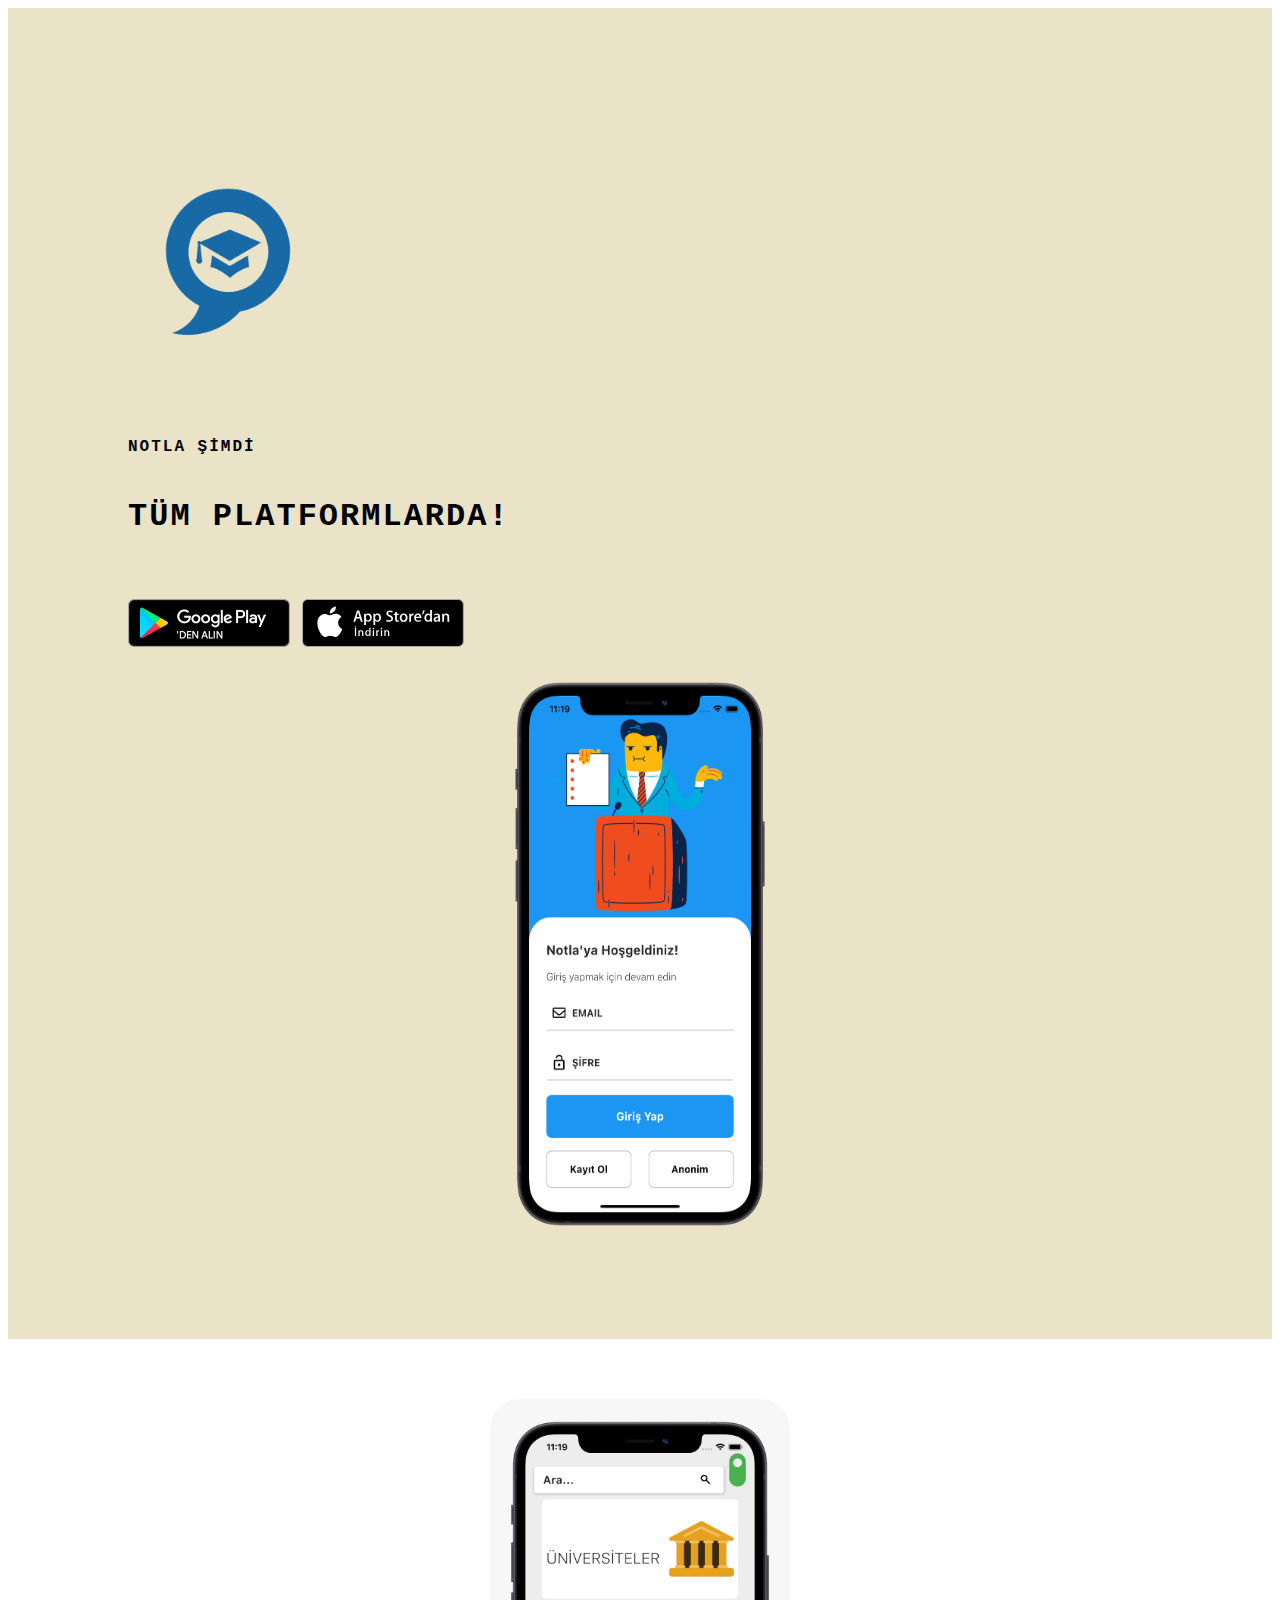
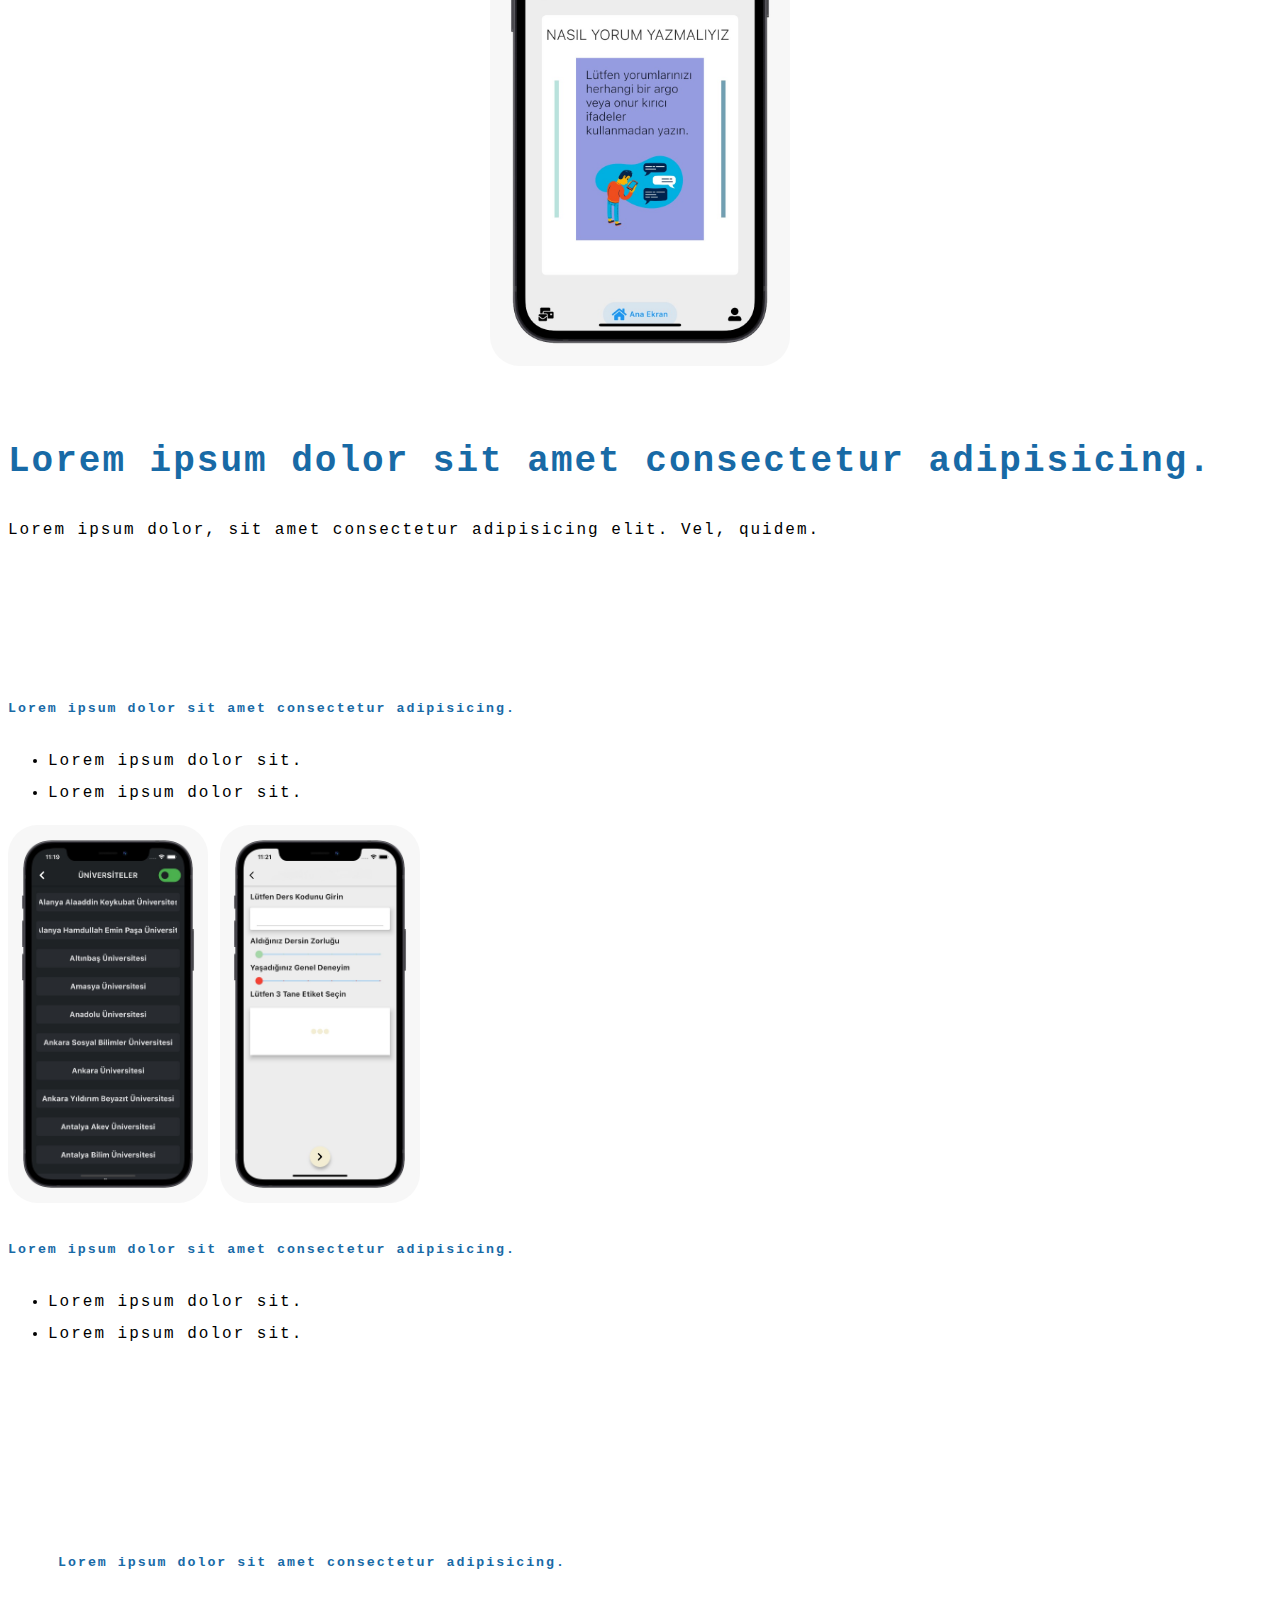
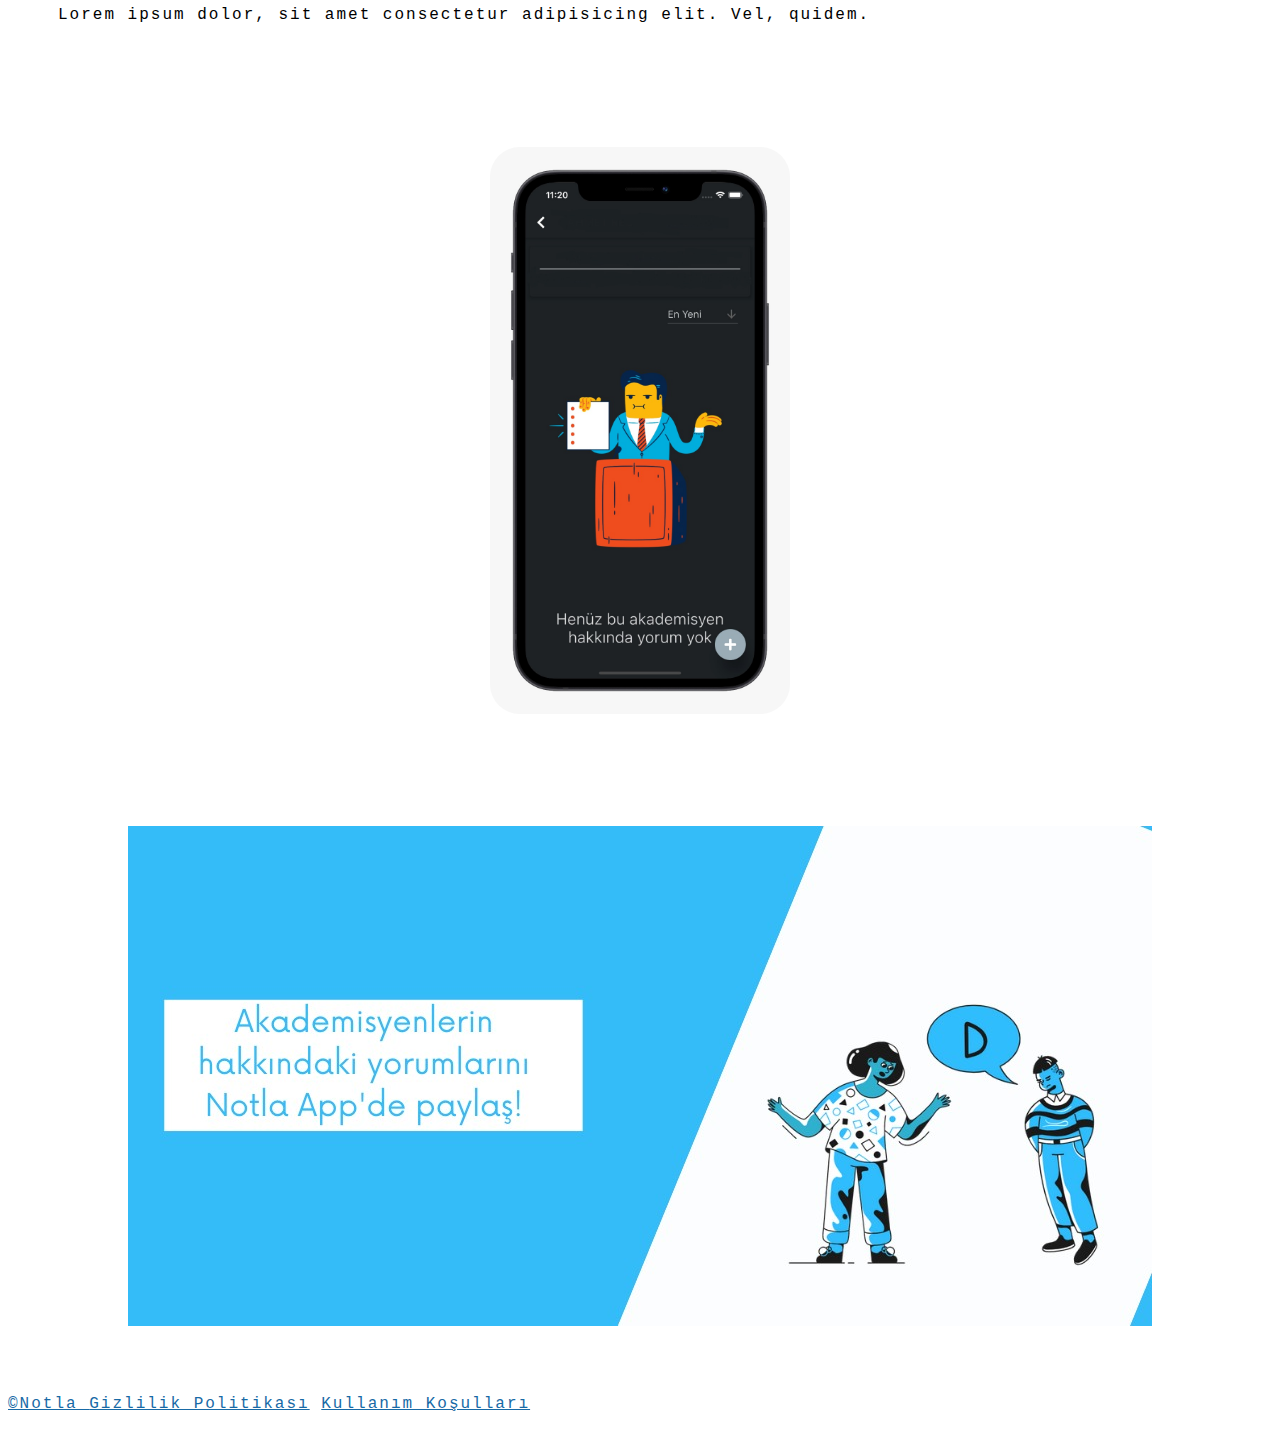
==== notla/index.html @ 76a2fb93 "first commit" ====
<!DOCTYPE html>
<html lang="en">
  <head>
    <meta charset="UTF-8" />
    <meta name="viewport" content="width=device-width, initial-scale=1.0" />
    <title>Document</title>
<link href="https://cdn.jsdelivr.net/npm/bootstrap@5.0.0-beta2/dist/css/bootstrap.min.css" rel="stylesheet" integrity="sha384-BmbxuPwQa2lc/FVzBcNJ7UAyJxM6wuqIj61tLrc4wSX0szH/Ev+nYRRuWlolflfl" crossorigin="anonymous">
    <link rel="preconnect" href="https://fonts.gstatic.com">
    <link href="https://fonts.googleapis.com/css2?family=Merriweather&display=swap" rel="stylesheet">
    <link href="https://fonts.googleapis.com/css2?family=Caveat:wght@600&display=swap" rel="stylesheet">
    <link rel="stylesheet" href="https://use.fontawesome.com/releases/v5.4.1/css/all.css" integrity="sha384-5sAR7xN1Nv6T6+dT2mhtzEpVJvfS3NScPQTrOxhwjIuvcA67KV2R5Jz6kr4abQsz" crossorigin="anonymous">
    <link rel="stylesheet" href="style.css" >
  </head>
  <body>

    
    
    <section id="home">
      <div class="container-fluid">
        <div class="row align-items-center ">
          <div class="col-xs-12 col-sm-12 col-md-7">
              <div class="logo">
                  
                 <div class="deneme">
                    <img src="img/logo.png" width="200px" alt="">

                    <h4> NOTLA ŞİMDİ</h4>
                
                    <h1 >
                        TÜM PLATFORMLARDA!
                      </h1>
                 </div>
                    
                    

                   <div class="link">
                      <a  href="https://play.google.com/store/apps/details?id=com.notla.rate_prof">
                          <img  src="img/googleplay-tr-3a1851227f4393b29f97d061238f0d33.png"  />
                        </a>
                        
                       <a href="https://apps.apple.com/us/app/notla/id1553108170">
                           <img src="img/appstore-tr-ed2f297e86dce717c60bdac187cb1c85.svg"/>
                       </a>
                   </div>
              </div>
          </div>
          <div class="col-xs-12 col-sm-12 col-md-4 mt-5">
              <div class="giriş">
                  <img src="img/apple for mock_iphone12black_portrait.png " />

              </div>
          </div>
         
        </div>
      </div>
    </section>
 
    

    <section id="part-2">
        <div class="container ">
            <div class="row align-items-center ">
              <div class="col-xs-12 col-sm-12 col-md-6 ">
                  <div class="part-2-1">
                    <a href="#">
                        <img src="img/1.jpeg" width="300px"/>
  
                    </a>
                  </div>
                  
                  
              </div>
              <div class="col-xs-12 col-sm-12 col-md-6 ">
                  <div class="part-2-2">
                    <h5>Lorem ipsum dolor sit amet consectetur adipisicing.</h5>
                    <p>Lorem ipsum dolor, sit amet consectetur adipisicing elit. Vel, quidem.</p>
                  </div>
              </div>
            </div>
          </div>

        

        <div class="container " id="container-2">
            <div class="row align-items-center ">
                <div class="col-xs-12 col-sm-12 col-md-4 ">
                    <div class="part-3-2">
                        <!--  <a href="#"> <img src="img/vector-creator (2)-3.png" id="vector" width="60px"></a>
 -->

                      <h5>Lorem ipsum dolor sit amet consectetur adipisicing. 
                      </h5>
                    <ul>
                        <li>Lorem ipsum dolor sit.</li>

                        <li>Lorem ipsum dolor sit.</li>

                    </ul>

                    </div>
                </div>
                        
             
              <div class="col-xs-12 col-sm-12 col-md-4">
                  <div class="part-3-2">
                     <a href="#">
                        <img src="img/3-3.jpeg" width="200px">
                    </a>
                    <a href="#">
                        <img src="img/3-2.jpeg" width="200px" id="ilk">
                    </a>
                  </div>
              </div>
              <div class="col-xs-12 col-sm-12 col-md-4 ">
                <div class="part-3-3">
                  <h5>
               <!--  <a href="#"> <img src="img/vector-creator (2)-1.png" id="vector" width="60px"></a>
  -->

                    Lorem ipsum dolor sit amet consectetur adipisicing.</h5>
                    <ul>
                        <li>Lorem ipsum dolor sit.</li>
                        <li>Lorem ipsum dolor sit.</li>
                    </ul>
                </div>
            </div>
            </div>
         </div>
        
         <div class="container " id="container-3">
            <div class="row align-items-center ">
              <div class="col-xs-12 col-sm-12 col-md-6 ">
                  <div class="part-4-1">
                    <h5>Lorem ipsum dolor sit amet consectetur adipisicing.</h5>
                    <p>Lorem ipsum dolor, sit amet consectetur adipisicing elit. Vel, quidem.</p>
  
                 </div>
                  
                  
              </div>
              <div class="col-xs-12 col-sm-12 col-md-6 ">
                  <div class="part-4-2">
                    <a href="#" > <img src="img/25.jpeg" width="300px"></a>
                  </div>
              </div>
            </div>
          </div>
        

          <div class="container " id="container-4">
            <div class="col-xs-12  ">

            <div class="row align-items-center ">
             
                <a href="#"> <img src="img/son.jpeg"></a>
            </div>
            </div>
          </div>

    </section>

    <p class="footer p-small text-center">
    <a href="#"> ©Notla </a>
    <a href="eula (1).html">Gizlilik Politikası</a>
    <a href="terms-and-conditions (4) (1).html">Kullanım Koşulları</a>
    </p>
    <script
      src="https://cdn.jsdelivr.net/npm/bootstrap@5.0.0-beta1/dist/js/bootstrap.bundle.min.js"
      integrity="sha384-ygbV9kiqUc6oa4msXn9868pTtWMgiQaeYH7/t7LECLbyPA2x65Kgf80OJFdroafW"
      crossorigin="anonymous"
    ></script>
  </body>
</html>
---- notla/style.css ----
.container-fluid{

    /*
background: rgb(161,231,255);
background: linear-gradient(343deg, rgba(161,231,255,1) 0%, rgba(107,107,172,1) 56%, rgba(12,164,195,1) 100%);
*/
/*
background: rgb(161,231,255);
background: linear-gradient(343deg, rgba(161,231,255,1) 0%, rgba(131,131,203,1) 56%, rgba(141,209,223,1) 100%);
*/
/* background-image: url(img/back.jpeg);
*/
/*
background: rgb(168,228,237);
background: radial-gradient(circle, rgba(168,228,237,0.5217437316723564) 0%, rgba(70,175,252,0.8130602582830007) 100%);
*/
/*
background: rgb(120,193,228);
background: linear-gradient(328deg, rgba(120,193,228,1) 0%, rgba(210,240,252,1) 50%, rgba(187,187,125,1) 100%);
*/
/*
background-color:#2FBDFD ; */
 background-color: #EAE3C8; 


padding: 90px;


}
*{
  
    letter-spacing: 2px;
    font-family: 'Roboto Mono', monospace;
    line-height: 2;
}

 .giriş img {
     
        border-radius: 10%;
        width:290px;
        height: 590px;
        /*box-shadow: 0 5px 15px -5px rgba(0, 0, 0, .1);
        */transition: 200ms all;
        
       
    }
    
 .giriş img:hover {
        transform: scale(1.05);
    }
    
.giriş{
    display: flex;
    justify-content: center;
    align-items: center;
}

.logo img{
  
    justify-content: end;
    align-items: center;
   /* box-shadow: 0 5px 15px -5px rgba(0, 0, 0, .1);
   */ transition: 200ms all;
   
    
}
 .logo img:hover {
    transform: scale(1.05);
}
.logo a{
    text-decoration: none;
}
.logo a img {
 
width: 162px;
height: 48px;
}


 .logo .link{
    margin-top: 50px;
}


.logo .deneme h4{
    padding-top: 50px;
    font-weight: 900;
}
.logo .deneme h1{
    font-weight: 900;
}
.logo .deneme img{
    
    margin-top: 50px;
}
.logo{
    padding-left: 30px;
}
hr{
    margin-left: 65px ;
    margin-right: 65px;
    margin-top: 80px ;
    color:#186AA6 ;
    height: 4px;
}

.container .part-2-1 a{
    display: flex;
    justify-content: center;
    align-items: center;
    margin-top: 60px;
}

.container .part-2-1 a img{
    border-radius: 30px;
   /* box-shadow: 0 5px 15px -5px rgba(0, 0, 0, .1);
    */transition: 200ms all;
    
}
.container .part-2-1 a img:hover {
    transform: scale(1.05);
}

.container .part-2-2 h5{
    color:#186AA6;
    font-size: 36px;
    margin-bottom: 10px;
}
#container-2{
    margin-top: 150px;
    margin-bottom: 200px;
}
.container .part-3-2 a{
    text-decoration: none;

}


.container .part-3-2 a img{
    border-radius: 30px;
 /*   box-shadow: 0 5px 15px -5px rgba(0, 0, 0, .1);
   */ transition: 200ms all;
}
.container .part-3-2 a img:hover{
    transform: scale(1.05);

}

.container  a img #vector{
    margin-left: 15px;
    
}

.container .part-3-3 a img{
    border-radius: 30px;
  /*  box-shadow: 0 5px 15px -5px rgba(0, 0, 0, .1);
    */transition: 200ms all;
}
.container .part-3-3 a img:hover{
    transform: scale(1.05);

}


h5{
    color:#186AA6;

}

#container-3{
    margin-top: 100px;
    margin-bottom: 50px;
}

#container-3 .part-4-2{
    display: flex;
    justify-content: center;
    align-items: center;
   

}
#container-3 .part-4-1{
    padding-left: 50px;
}

.container .part-4-2 a img{
    border-radius: 30px;
 /*   box-shadow: 0 5px 15px -5px rgba(0, 0, 0, .1);
   */ transition: 200ms all;
    margin-top: 100px;
}

.container .part-4-2 a img:hover{
    transform: scale(1.05);

}
#container-3{
    margin-bottom: 100px;
}

#container-4{
    margin-top: 100px;
    display: flex;
    justify-content: center;
    align-items: center;
}



.button {
    background-color: #186AA6; /* Green */
    border-radius: 25px;
    border: none;
    color: white;
    padding: 16px 16px;
    text-align: center;
    text-decoration: none;
    display: inline-block;
    font-size: 16px;
    margin-top: 450px;
    transition: 200ms all;
    cursor: pointer;
  }
  
  .button:hover {
    background-color: white; 
    color: black; 
    border: 2px solid #F7B520;
    transform: scale(1.05);

  }

  .footer{
      margin-top: 50px;
  }
  .footer a{
    color:#186AA6;
    
  }
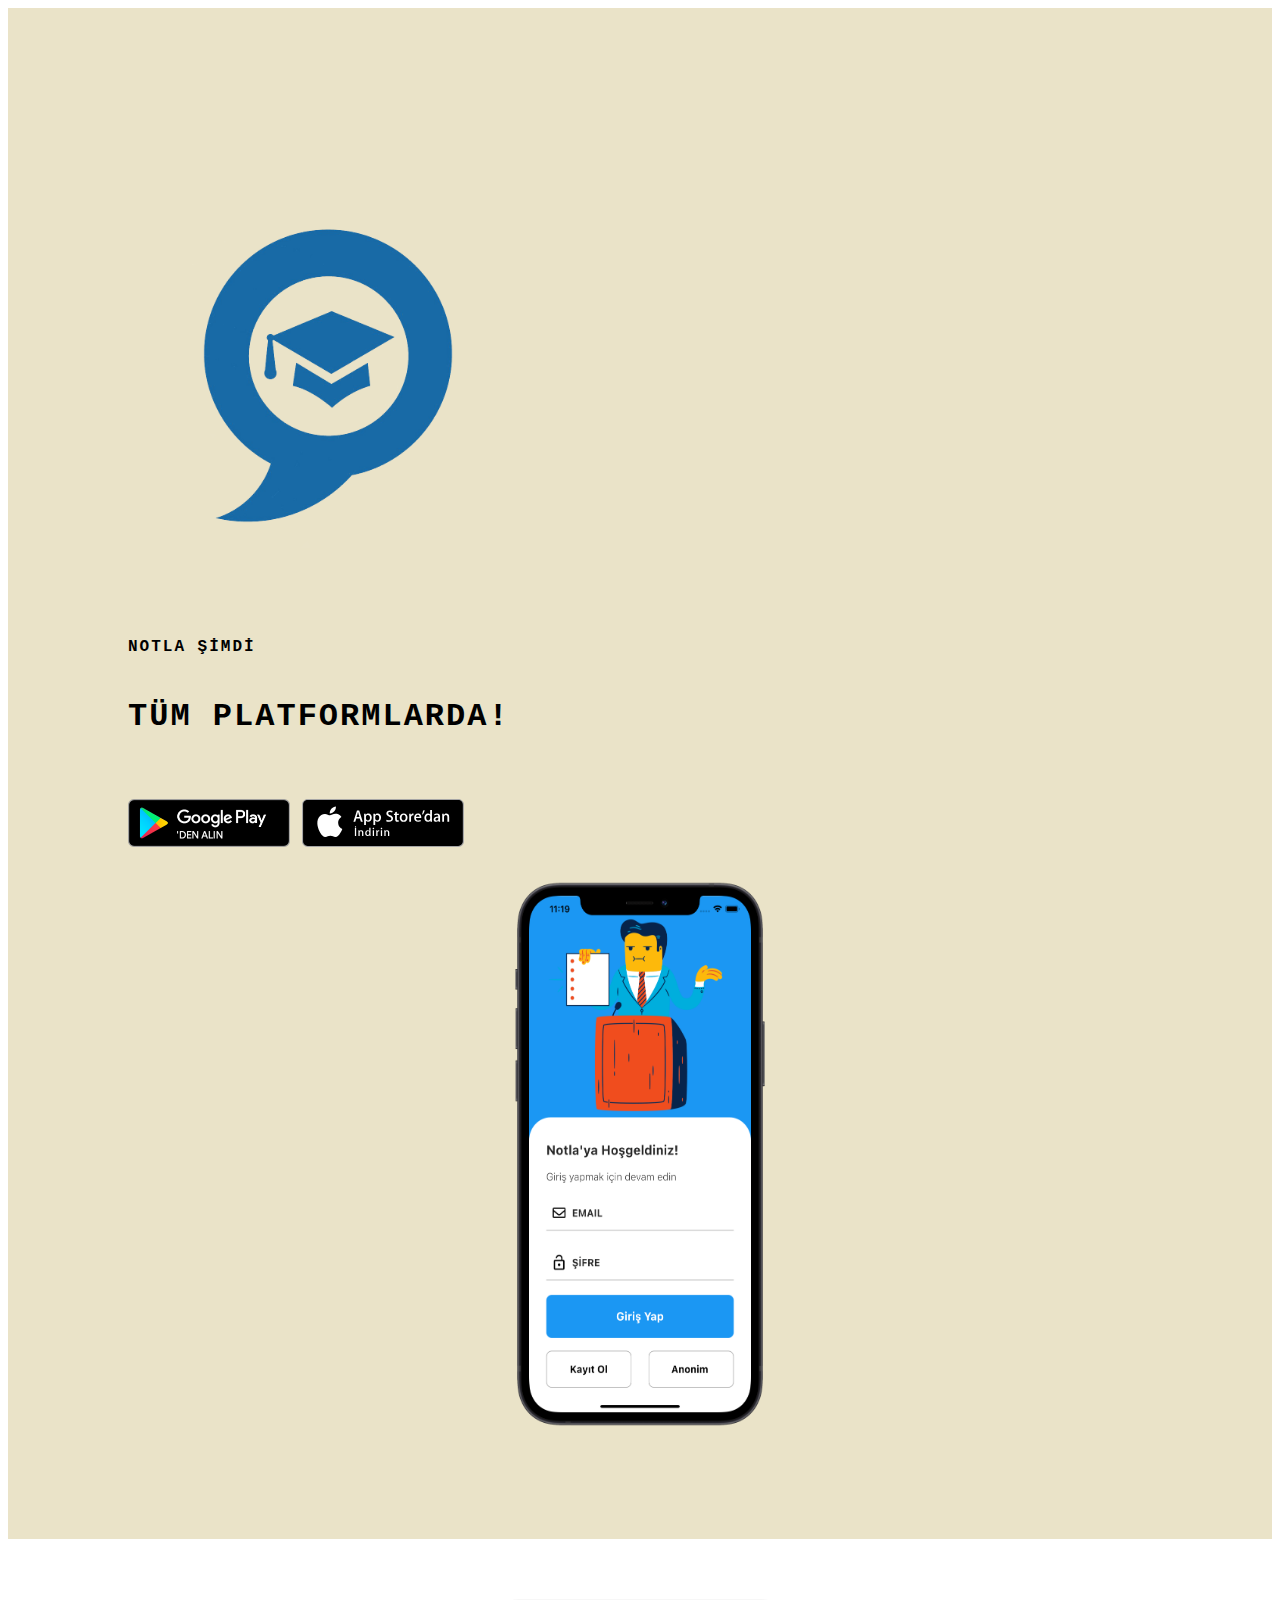
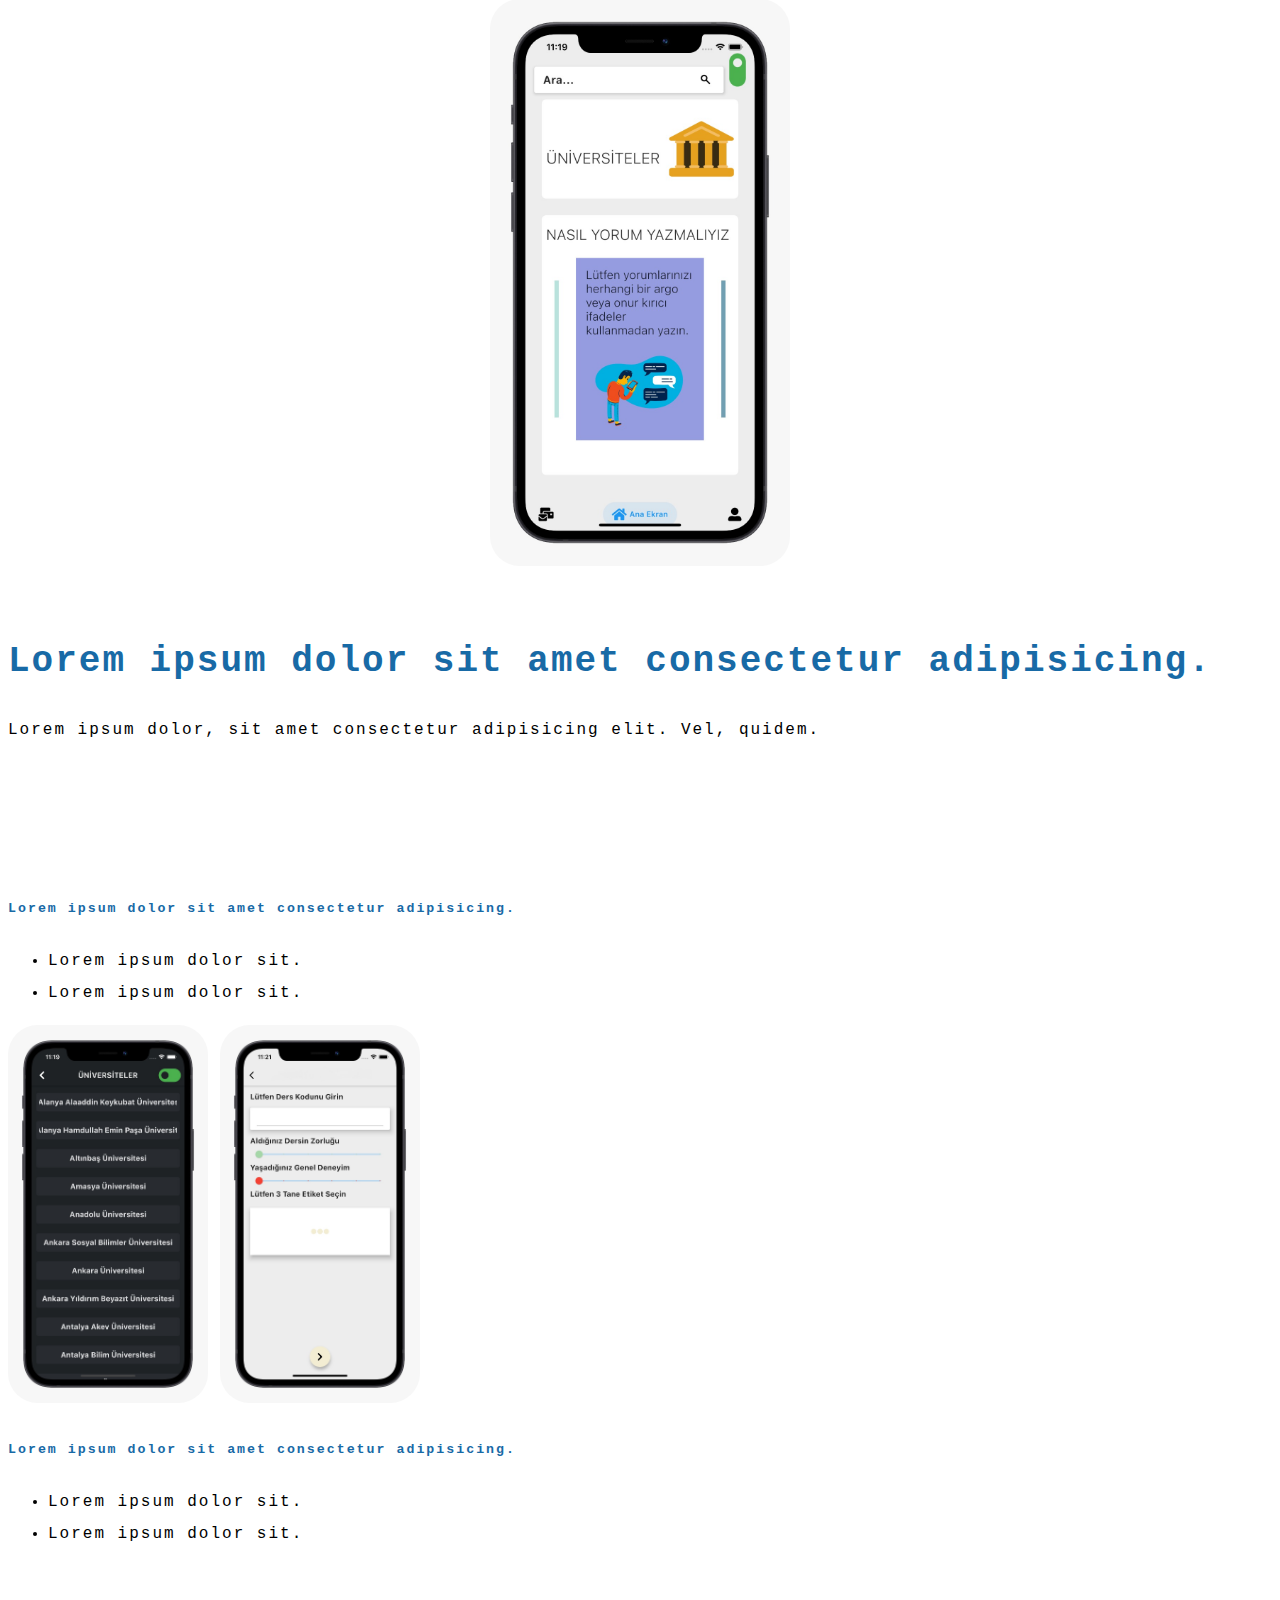
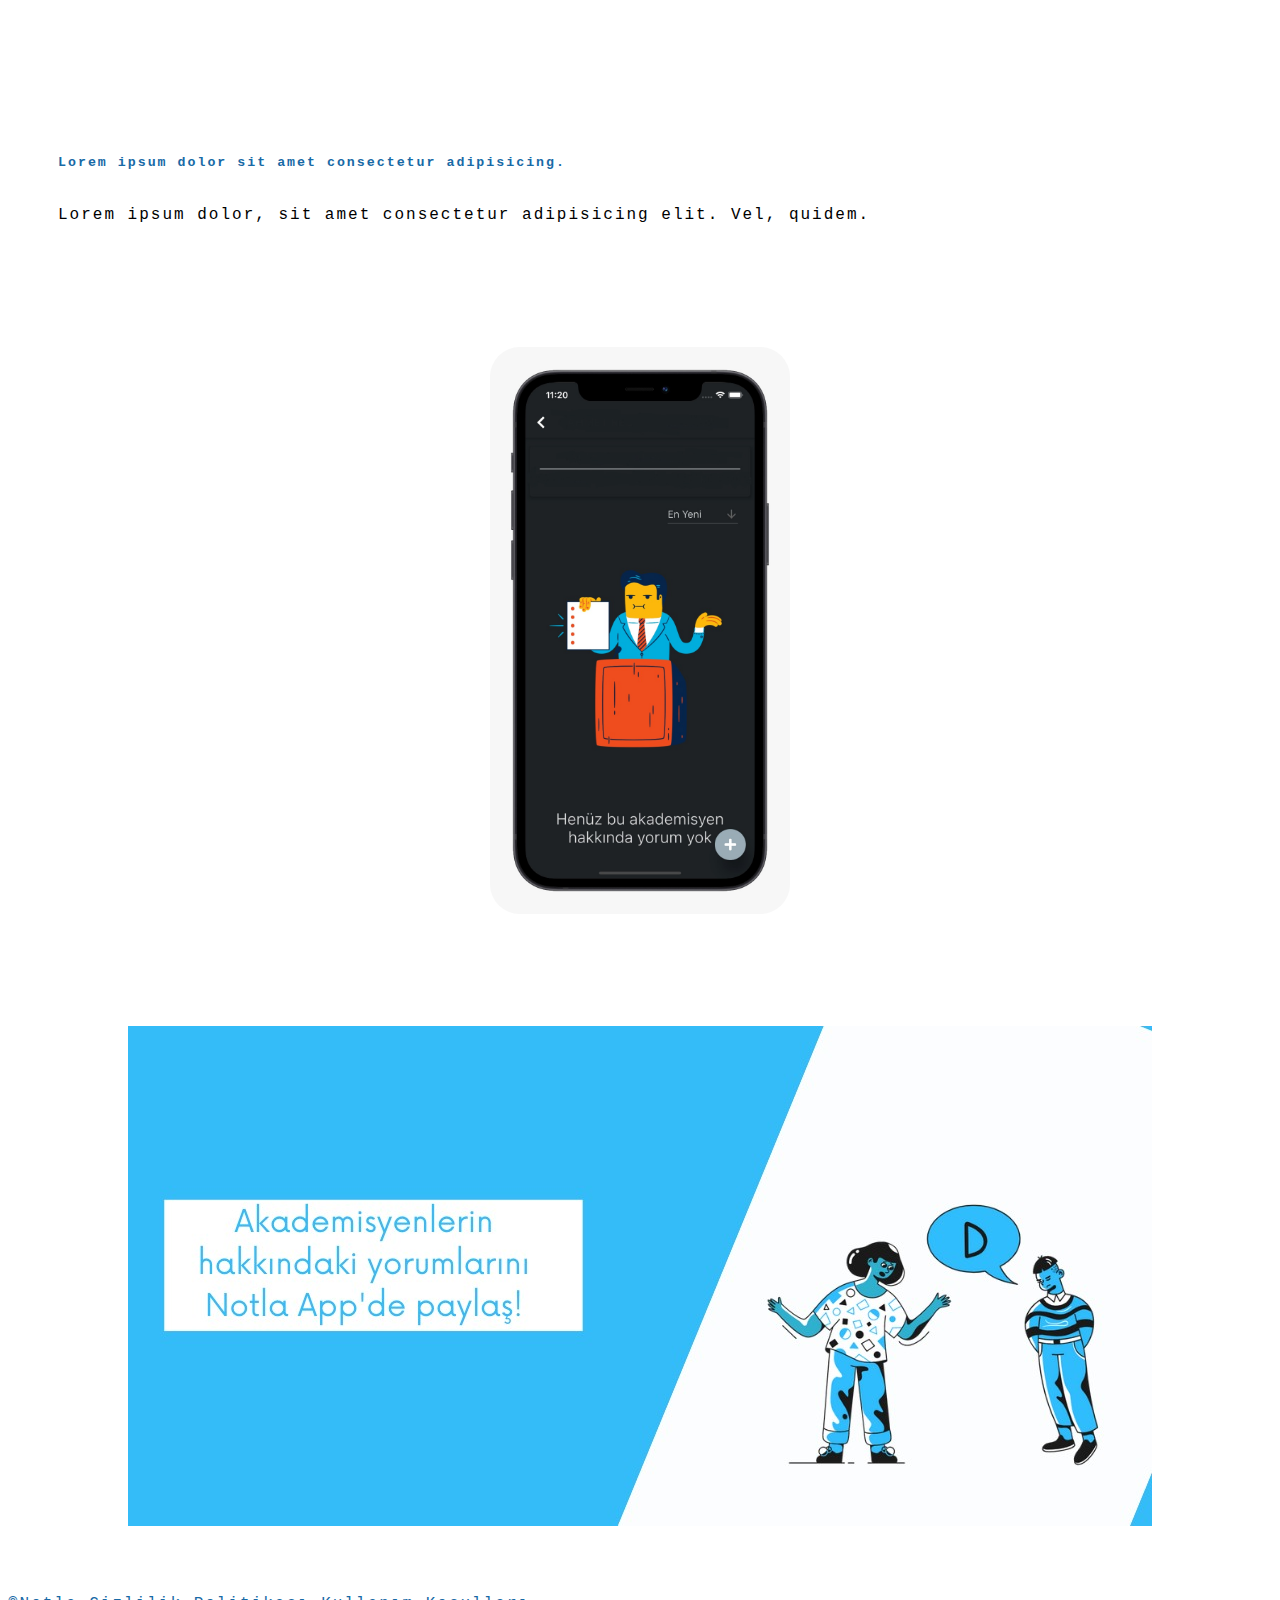
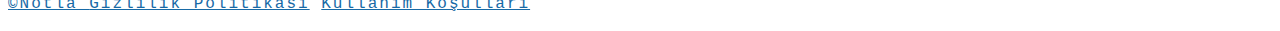
==== commit ae46d471: "width set to 400" ====
--- a/notla/index.html
+++ b/notla/index.html
@@ -1,85 +1,87 @@
 <!DOCTYPE html>
 <html lang="en">
-  <head>
+
+<head>
     <meta charset="UTF-8" />
     <meta name="viewport" content="width=device-width, initial-scale=1.0" />
     <title>Document</title>
-<link href="https://cdn.jsdelivr.net/npm/bootstrap@5.0.0-beta2/dist/css/bootstrap.min.css" rel="stylesheet" integrity="sha384-BmbxuPwQa2lc/FVzBcNJ7UAyJxM6wuqIj61tLrc4wSX0szH/Ev+nYRRuWlolflfl" crossorigin="anonymous">
+    <link href="https://cdn.jsdelivr.net/npm/bootstrap@5.0.0-beta2/dist/css/bootstrap.min.css" rel="stylesheet" integrity="sha384-BmbxuPwQa2lc/FVzBcNJ7UAyJxM6wuqIj61tLrc4wSX0szH/Ev+nYRRuWlolflfl" crossorigin="anonymous">
     <link rel="preconnect" href="https://fonts.gstatic.com">
     <link href="https://fonts.googleapis.com/css2?family=Merriweather&display=swap" rel="stylesheet">
     <link href="https://fonts.googleapis.com/css2?family=Caveat:wght@600&display=swap" rel="stylesheet">
     <link rel="stylesheet" href="https://use.fontawesome.com/releases/v5.4.1/css/all.css" integrity="sha384-5sAR7xN1Nv6T6+dT2mhtzEpVJvfS3NScPQTrOxhwjIuvcA67KV2R5Jz6kr4abQsz" crossorigin="anonymous">
-    <link rel="stylesheet" href="style.css" >
-  </head>
-  <body>
+    <link rel="stylesheet" href="style.css">
+</head>
 
-    
-    
+<body>
+
+
+
     <section id="home">
-      <div class="container-fluid">
-        <div class="row align-items-center ">
-          <div class="col-xs-12 col-sm-12 col-md-7">
-              <div class="logo">
-                  
-                 <div class="deneme">
-                    <img src="img/logo.png" width="200px" alt="">
+        <div class="container-fluid">
+            <div class="row align-items-center ">
+                <div class="col-xs-12 col-sm-12 col-md-7">
+                    <div class="logo">
 
-                    <h4> NOTLA ŞİMDİ</h4>
-                
-                    <h1 >
-                        TÜM PLATFORMLARDA!
-                      </h1>
-                 </div>
-                    
-                    
+                        <div class="deneme">
+                            <img src="img/logo.png" width="400px" alt="">
 
-                   <div class="link">
-                      <a  href="https://play.google.com/store/apps/details?id=com.notla.rate_prof">
-                          <img  src="img/googleplay-tr-3a1851227f4393b29f97d061238f0d33.png"  />
-                        </a>
-                        
-                       <a href="https://apps.apple.com/us/app/notla/id1553108170">
-                           <img src="img/appstore-tr-ed2f297e86dce717c60bdac187cb1c85.svg"/>
-                       </a>
-                   </div>
-              </div>
-          </div>
-          <div class="col-xs-12 col-sm-12 col-md-4 mt-5">
-              <div class="giriş">
-                  <img src="img/apple for mock_iphone12black_portrait.png " />
+                            <h4> NOTLA ŞİMDİ</h4>
 
-              </div>
-          </div>
-         
+                            <h1>
+                                TÜM PLATFORMLARDA!
+                            </h1>
+                        </div>
+
+
+
+                        <div class="link">
+                            <a href="https://play.google.com/store/apps/details?id=com.notla.rate_prof">
+                                <img src="img/googleplay-tr-3a1851227f4393b29f97d061238f0d33.png" />
+                            </a>
+
+                            <a href="https://apps.apple.com/us/app/notla/id1553108170">
+                                <img src="img/appstore-tr-ed2f297e86dce717c60bdac187cb1c85.svg" />
+                            </a>
+                        </div>
+                    </div>
+                </div>
+                <div class="col-xs-12 col-sm-12 col-md-4 mt-5">
+                    <div class="giriş">
+                        <img src="img/apple for mock_iphone12black_portrait.png " />
+
+                    </div>
+                </div>
+
+            </div>
         </div>
-      </div>
     </section>
- 
-    
+
+
 
     <section id="part-2">
         <div class="container ">
             <div class="row align-items-center ">
-              <div class="col-xs-12 col-sm-12 col-md-6 ">
-                  <div class="part-2-1">
-                    <a href="#">
-                        <img src="img/1.jpeg" width="300px"/>
-  
-                    </a>
-                  </div>
-                  
-                  
-              </div>
-              <div class="col-xs-12 col-sm-12 col-md-6 ">
-                  <div class="part-2-2">
-                    <h5>Lorem ipsum dolor sit amet consectetur adipisicing.</h5>
-                    <p>Lorem ipsum dolor, sit amet consectetur adipisicing elit. Vel, quidem.</p>
-                  </div>
-              </div>
+                <div class="col-xs-12 col-sm-12 col-md-6 ">
+                    <div class="part-2-1">
+                        <a href="#">
+                            <img src="img/1.jpeg" width="300px" />
+
+                        </a>
+                    </div>
+
+
+                </div>
+                <div class="col-xs-12 col-sm-12 col-md-6 ">
+                    <div class="part-2-2">
+                        <h5>Lorem ipsum dolor sit amet consectetur adipisicing.</h5>
+                        <p>Lorem ipsum dolor, sit amet consectetur adipisicing elit. Vel, quidem.</p>
+                    </div>
+                </div>
             </div>
-          </div>
+        </div>
 
-        
+
 
         <div class="container " id="container-2">
             <div class="row align-items-center ">
@@ -88,86 +90,83 @@
                         <!--  <a href="#"> <img src="img/vector-creator (2)-3.png" id="vector" width="60px"></a>
  -->
 
-                      <h5>Lorem ipsum dolor sit amet consectetur adipisicing. 
-                      </h5>
-                    <ul>
-                        <li>Lorem ipsum dolor sit.</li>
+                        <h5>Lorem ipsum dolor sit amet consectetur adipisicing.
+                        </h5>
+                        <ul>
+                            <li>Lorem ipsum dolor sit.</li>
 
-                        <li>Lorem ipsum dolor sit.</li>
+                            <li>Lorem ipsum dolor sit.</li>
 
-                    </ul>
+                        </ul>
 
                     </div>
                 </div>
-                        
-             
-              <div class="col-xs-12 col-sm-12 col-md-4">
-                  <div class="part-3-2">
-                     <a href="#">
-                        <img src="img/3-3.jpeg" width="200px">
-                    </a>
-                    <a href="#">
-                        <img src="img/3-2.jpeg" width="200px" id="ilk">
-                    </a>
-                  </div>
-              </div>
-              <div class="col-xs-12 col-sm-12 col-md-4 ">
-                <div class="part-3-3">
-                  <h5>
-               <!--  <a href="#"> <img src="img/vector-creator (2)-1.png" id="vector" width="60px"></a>
+
+
+                <div class="col-xs-12 col-sm-12 col-md-4">
+                    <div class="part-3-2">
+                        <a href="#">
+                            <img src="img/3-3.jpeg" width="200px">
+                        </a>
+                        <a href="#">
+                            <img src="img/3-2.jpeg" width="200px" id="ilk">
+                        </a>
+                    </div>
+                </div>
+                <div class="col-xs-12 col-sm-12 col-md-4 ">
+                    <div class="part-3-3">
+                        <h5>
+                            <!--  <a href="#"> <img src="img/vector-creator (2)-1.png" id="vector" width="60px"></a>
   -->
 
-                    Lorem ipsum dolor sit amet consectetur adipisicing.</h5>
-                    <ul>
-                        <li>Lorem ipsum dolor sit.</li>
-                        <li>Lorem ipsum dolor sit.</li>
-                    </ul>
+                            Lorem ipsum dolor sit amet consectetur adipisicing.</h5>
+                        <ul>
+                            <li>Lorem ipsum dolor sit.</li>
+                            <li>Lorem ipsum dolor sit.</li>
+                        </ul>
+                    </div>
                 </div>
             </div>
+        </div>
+
+        <div class="container " id="container-3">
+            <div class="row align-items-center ">
+                <div class="col-xs-12 col-sm-12 col-md-6 ">
+                    <div class="part-4-1">
+                        <h5>Lorem ipsum dolor sit amet consectetur adipisicing.</h5>
+                        <p>Lorem ipsum dolor, sit amet consectetur adipisicing elit. Vel, quidem.</p>
+
+                    </div>
+
+
+                </div>
+                <div class="col-xs-12 col-sm-12 col-md-6 ">
+                    <div class="part-4-2">
+                        <a href="#"> <img src="img/25.jpeg" width="300px"></a>
+                    </div>
+                </div>
             </div>
-         </div>
-        
-         <div class="container " id="container-3">
-            <div class="row align-items-center ">
-              <div class="col-xs-12 col-sm-12 col-md-6 ">
-                  <div class="part-4-1">
-                    <h5>Lorem ipsum dolor sit amet consectetur adipisicing.</h5>
-                    <p>Lorem ipsum dolor, sit amet consectetur adipisicing elit. Vel, quidem.</p>
-  
-                 </div>
-                  
-                  
-              </div>
-              <div class="col-xs-12 col-sm-12 col-md-6 ">
-                  <div class="part-4-2">
-                    <a href="#" > <img src="img/25.jpeg" width="300px"></a>
-                  </div>
-              </div>
-            </div>
-          </div>
-        
+        </div>
 
-          <div class="container " id="container-4">
+
+        <div class="container " id="container-4">
             <div class="col-xs-12  ">
 
-            <div class="row align-items-center ">
-             
-                <a href="#"> <img src="img/son.jpeg"></a>
+                <div class="row align-items-center ">
+
+                    <a href="#"> <img src="img/son.jpeg"></a>
+                </div>
             </div>
-            </div>
-          </div>
+        </div>
 
     </section>
 
     <p class="footer p-small text-center">
-    <a href="#"> ©Notla </a>
-    <a href="eula (1).html">Gizlilik Politikası</a>
-    <a href="terms-and-conditions (4) (1).html">Kullanım Koşulları</a>
+        <a href="#"> ©Notla </a>
+        <a href="eula (1).html">Gizlilik Politikası</a>
+        <a href="terms-and-conditions (4) (1).html">Kullanım Koşulları</a>
     </p>
-    <script
-      src="https://cdn.jsdelivr.net/npm/bootstrap@5.0.0-beta1/dist/js/bootstrap.bundle.min.js"
-      integrity="sha384-ygbV9kiqUc6oa4msXn9868pTtWMgiQaeYH7/t7LECLbyPA2x65Kgf80OJFdroafW"
-      crossorigin="anonymous"
-    ></script>
-  </body>
-</html>
+    <script src="https://cdn.jsdelivr.net/npm/bootstrap@5.0.0-beta1/dist/js/bootstrap.bundle.min.js" integrity="sha384-ygbV9kiqUc6oa4msXn9868pTtWMgiQaeYH7/t7LECLbyPA2x65Kgf80OJFdroafW" crossorigin="anonymous"></script>
+</body>
+
+</html>